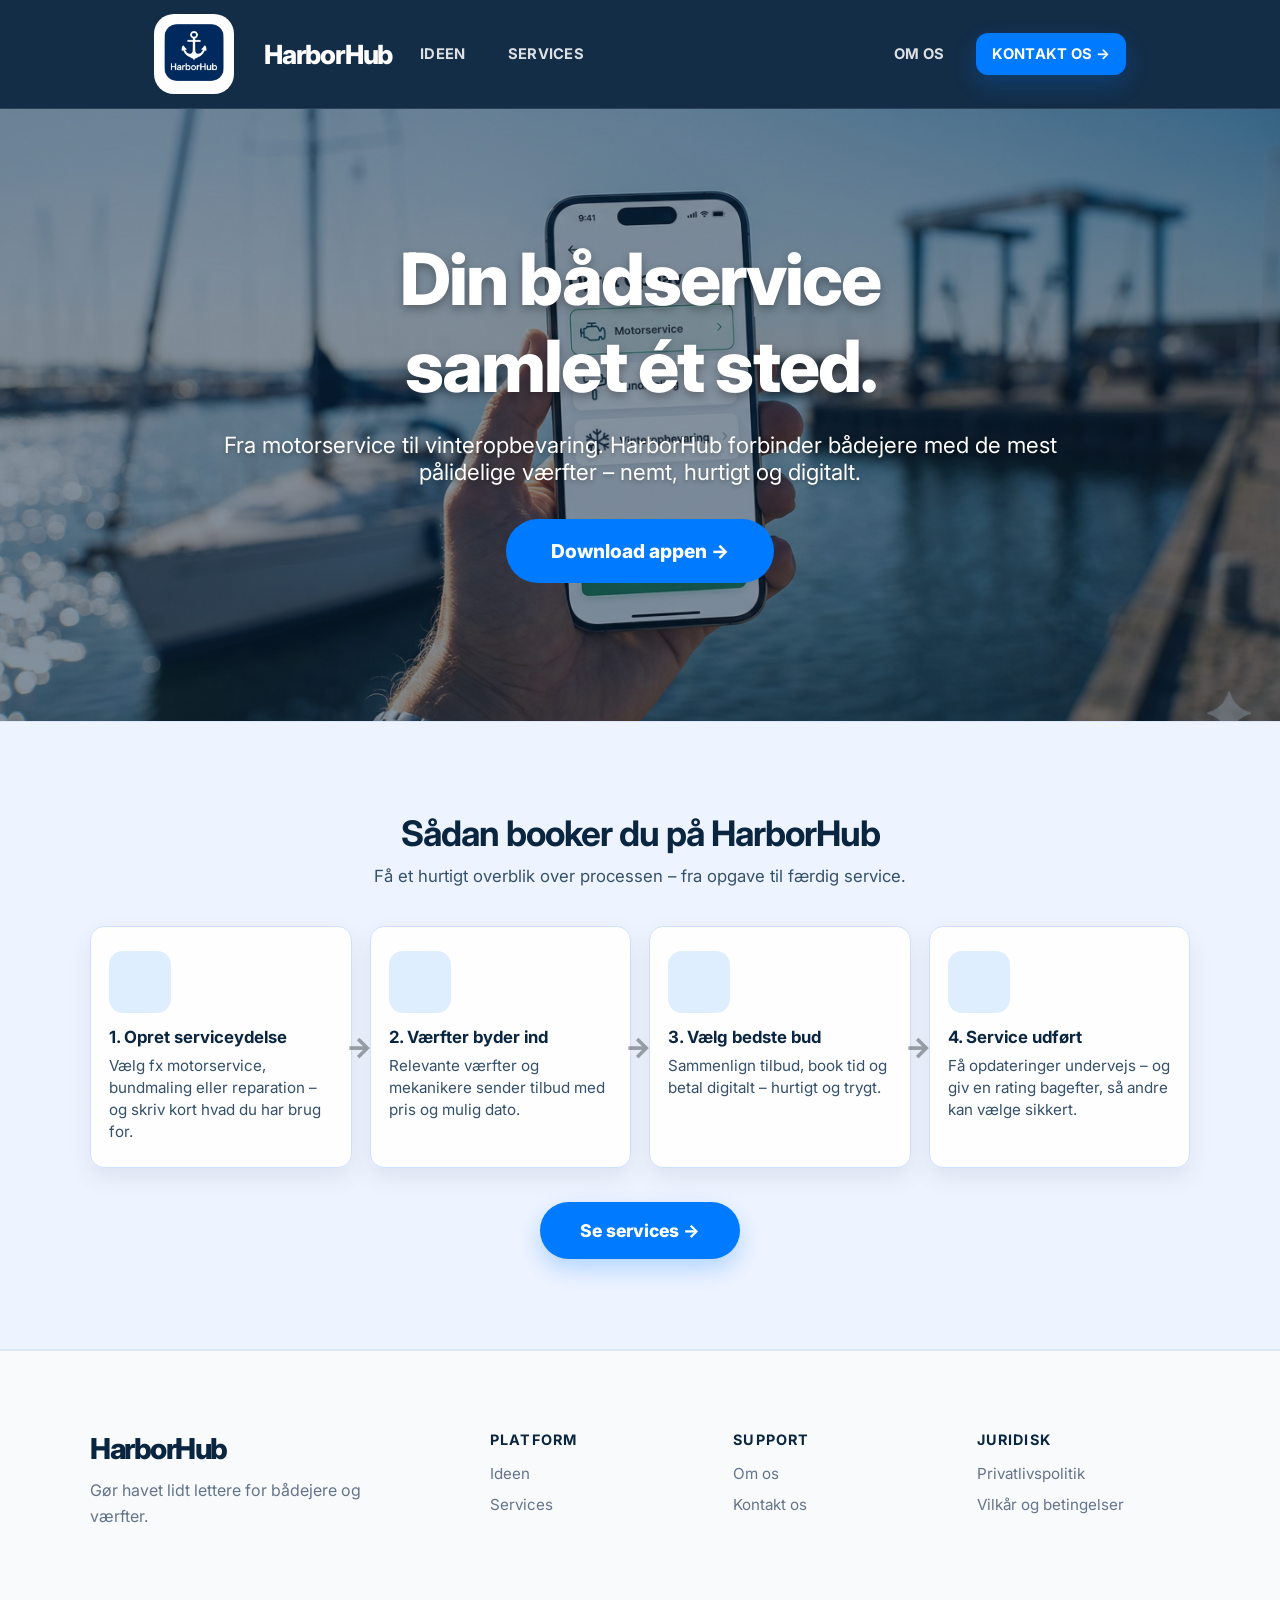
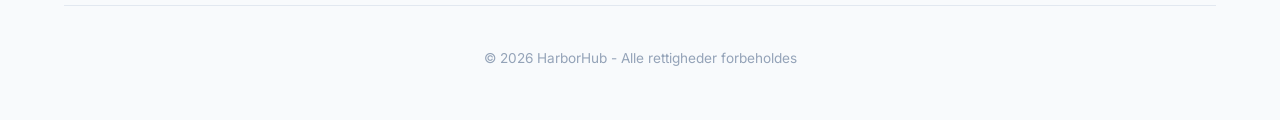
==== index.html @ d16ec023 "Færdig" ====
<!DOCTYPE html>
<html lang="da">
<head>
  <meta charset="UTF-8" />
  <meta name="viewport" content="width=device-width, initial-scale=1.0" />
  <title>HarborHub - Din maritime partner</title>

  <link rel="stylesheet" href="style.css" />
   <link rel="stylesheet" href="global.css" />
  <link href="https://fonts.googleapis.com/css2?family=Inter:wght@400;700;800&display=swap" rel="stylesheet" />
</head>
<body>

<!-- NAVBAR -->
<nav class="navbar">
  <div class="nav-inner">
    <a href="index.html" class="brand">
      <img src="logo.png" alt="HarborHub logo" class="brand-logo">
      <span>HarborHub</span>
    </a>

    <button class="nav-toggle" aria-label="Åbn menu" aria-expanded="false" aria-controls="navMenu">
      <span></span><span></span><span></span>
    </button>

    <div class="nav-menu" id="navMenu">
      <div class="nav-left">
        <a href="ideen.html" class="active">Ideen</a>
        <a href="services.html">Services</a>
      </div>

      <div class="nav-right">
        <a href="om-os.html">Om os</a>
        <a href="kontakt.html" class="nav-cta">Kontakt os →</a>
      </div>
    </div>
  </div>
</nav>

  <main class="hero">
    <div class="hero-overlay"></div>
    <div class="hero-content">
      <h1>Din bådservice<br />samlet ét sted.</h1>
      <p>Fra motorservice til vinteropbevaring. HarborHub forbinder bådejere med de mest pålidelige værfter – nemt, hurtigt og digitalt.</p>

      <div class="hero-btns">
        <a href="#" class="btn-main" id="downloadTrigger">Download appen →</a>
      </div>

      <div class="app-badges" id="appBadges">
        <a href="#"><img src="https://upload.wikimedia.org/wikipedia/commons/3/3c/Download_on_the_App_Store_Badge.svg" alt="App Store"></a>
        <a href="#"><img src="https://upload.wikimedia.org/wikipedia/commons/7/78/Google_Play_Store_badge_EN.svg" alt="Google Play"></a>
      </div>
    </div>
  </main>

  <section class="how-it-works" id="howItWorks">
    <div class="how-inner">
      <h2>Sådan booker du på HarborHub</h2>
      <p class="how-sub">Få et hurtigt overblik over processen – fra opgave til færdig service.</p>

      <div class="steps">
        <article class="step-card">
          <div class="step-icon" aria-hidden="true">
            <i data-lucide="clipboard-list"></i>
          </div>
          <h3>1. Opret serviceydelse</h3>
          <p>Vælg fx motorservice, bundmaling eller reparation – og skriv kort hvad du har brug for.</p>
        </article>

        <article class="step-card">
          <div class="step-icon" aria-hidden="true">
            <i data-lucide="hammer"></i>
          </div>
          <h3>2. Værfter byder ind</h3>
          <p>Relevante værfter og mekanikere sender tilbud med pris og mulig dato.</p>
        </article>

        <article class="step-card">
          <div class="step-icon" aria-hidden="true">
            <i data-lucide="mouse-pointer-click"></i>
          </div>
          <h3>3. Vælg bedste bud</h3>
          <p>Sammenlign tilbud, book tid og betal digitalt – hurtigt og trygt.</p>
        </article>

        <article class="step-card">
          <div class="step-icon" aria-hidden="true">
            <i data-lucide="check-circle"></i>
          </div>
          <h3>4. Service udført</h3>
          <p>Få opdateringer undervejs – og giv en rating bagefter, så andre kan vælge sikkert.</p>
        </article>
      </div>

      <div class="how-cta">
        <a class="btn-secondary" href="services.html">Se services →</a>
      </div>
    </div>
  </section>

  <footer>
    <div class="footer-content">
      <div class="footer-brand">
        <a href="index.html" class="logo">HarborHub</a>
        <p>Gør havet lidt lettere for bådejere og værfter.</p>
      </div>

      <div class="footer-links">
        <div class="footer-column">
          <h4>Platform</h4>
          <a href="ideen.html">Ideen</a>
          <a href="services.html">Services</a>
        </div>
        <div class="footer-column">
          <h4>Support</h4>
          <a href="om-os.html">Om os</a>
          <a href="kontakt.html">Kontakt os</a>
        </div>
        <div class="footer-column">
          <h4>Juridisk</h4>
          <a href="privacy.html">Privatlivspolitik</a>
          <a href="terms.html">Vilkår og betingelser</a>
        </div>
      </div>
    </div>

    <div class="footer-bottom">
      <p>© 2026 HarborHub - Alle rettigheder forbeholdes</p>
    </div>
  </footer>

  <!-- Lucide icons -->
  <script src="https://unpkg.com/lucide@latest"></script>

  <script>
    window.addEventListener("DOMContentLoaded", () => {
      // Bygger ikonerne (<i data-lucide="..."> -> <svg ...>)
      lucide.createIcons();

      // Download knap -> viser badges
      document.getElementById('downloadTrigger').addEventListener('click', function (e) {
        e.preventDefault();
        const badges = document.getElementById('appBadges');
        badges.classList.add('visible');
        badges.scrollIntoView({ behavior: 'smooth', block: 'center' });
      });
    });
  </script>

</body>
</html>
---- style.css ----
:root {
  --primary-blue: #0a2540;
  --accent-blue: #007aff;
  --white: #ffffff;
  --text-light: #e6ebf1;
}

body {
  margin: 0;
  font-family: 'Inter', sans-serif;
  color: var(--primary-blue);
  background-color: #fcfcfc;
}

/* Full Background Hero */
.hero {
  position: relative;
  height: 68vh;              /* lavere så steps kan ses */
  min-height: 520px;
  width: 100%;
  display: flex;
  align-items: center;
  justify-content: center;
  background-image: url('Forside.png');
  background-size: cover;
  background-position: center;
  background-repeat: no-repeat;
  color: var(--white);
  text-align: center;
}

/* Mørkt lag over billedet for læsbarhed */
.hero-overlay {
  position: absolute;
  top: 0;
  left: 0;
  width: 100%;
  height: 100%;
  background: rgba(10, 37, 64, 0.5);
  z-index: 1;
}

.hero-content {
  position: relative;
  z-index: 2;
  max-width: 900px;
  padding: 20px;
}

.hero h1 {
  font-size: 4.5rem;
  font-weight: 800;
  letter-spacing: -2px;
  margin-bottom: 20px;
  text-shadow: 0 4px 10px rgba(0,0,0,0.3);
}

.hero p {
  font-size: 1.4rem;
  margin-bottom: 34px;
  text-shadow: 0 2px 4px rgba(0,0,0,0.3);
}

/* Buttons */
.hero-btns {
  display: flex;
  gap: 14px;
  justify-content: center;
  flex-wrap: wrap;
}

.btn-main {
  background: var(--accent-blue);
  color: white;
  padding: 20px 45px;
  border-radius: 50px;
  text-decoration: none;
  font-weight: 800;
  font-size: 1.2rem;
  transition: transform 0.2s, background 0.2s;
  display: inline-block;
}

.btn-main:hover {
  transform: scale(1.05);
  background: #0062cc;
}

/* Secondary button (bruges i hero) */
.btn-secondary {
  display: inline-block;
  padding: 16px 28px;
  border-radius: 999px;
  border: 2px solid rgba(255,255,255,0.35);
  text-decoration: none;
  font-weight: 800;
  color: #fff;
  background: rgba(255, 255, 255, 0.08);
  transition: transform 0.2s;
}

.btn-secondary:hover {
  transform: scale(1.03);
}

.hero-secondary {
  border-color: rgba(255,255,255,0.35);
}

/* App Badges - Skjult som standard */
.app-badges {
  margin-top: 40px;
  display: flex;
  gap: 20px;
  justify-content: center;
  opacity: 0;
  transform: translateY(20px);
  transition: all 0.5s ease;
  pointer-events: none;
}

.app-badges.visible {
  opacity: 1;
  transform: translateY(0);
  pointer-events: auto;
}

.app-badges img {
  height: 50px;
  transition: transform 0.2s;
}

.app-badges img:hover {
  transform: scale(1.1);
}

/* HOW IT WORKS */
.how-it-works {
  padding: 90px 5%;
  background: #eef4ff;
  border-top: 1px solid #dbe7ff;
  border-bottom: 1px solid #dbe7ff;
}

.how-inner {
  max-width: 1100px;
  margin: 0 auto;
  text-align: center;
}

.how-it-works h2 {
  font-size: 2.2rem;
  margin: 0 0 12px;
  letter-spacing: -1px;
  color: var(--primary-blue);
}

.how-sub {
  margin: 0 auto 40px;
  max-width: 760px;
  color: #35506a;
  font-size: 1.05rem;
}

.steps {
  display: grid;
  grid-template-columns: repeat(4, 1fr);
  gap: 18px;
  align-items: stretch;
}

.step-card {
  position: relative;
  background: rgba(255, 255, 255, 0.92);
  border: 1px solid #cfe0ff;
  border-radius: 14px;
  padding: 24px 18px;
  text-align: left;
  box-shadow: 0 10px 25px rgba(10, 37, 64, 0.08);
}

.step-icon {
  width: 62px;
  height: 62px;
  margin-bottom: 14px;
  border-radius: 14px;
  display: grid;
  place-items: center;
  background: rgba(0, 122, 255, 0.12); /* mere blå */
  color: var(--accent-blue);           /* ikon farve */
}

/* FIX: gør lucide svg pæne og ens + blå */
.step-icon svg {
  width: 34px;
  height: 34px;
  display: block;
  stroke-width: 2.2;
  stroke: var(--accent-blue);
}

.step-card h3 {
  margin: 0 0 8px;
  font-size: 1.05rem;
  color: var(--primary-blue);
}

.step-card p {
  margin: 0;
  color: #35506a;
  line-height: 1.45;
  font-size: 0.95rem;
}

/* Pile mellem bokse (desktop) */
.step-card::after {
  content: "→";
  position: absolute;
  right: -21px;
  top: 50%;
  transform: translateY(-50%);
  font-size: 28px;
  font-weight: 800;
  color: rgba(5, 5, 5, 0.35);
}

.step-card:last-child::after {
  content: "";
}

/* CTA under flow */
.how-cta {
  margin-top: 34px;
}

/* Gør "Se services" blå som "Download appen" */
.how-cta .btn-secondary {
  background: var(--accent-blue);
  color: #fff;
  border: none;
  padding: 18px 40px;
  font-size: 1.1rem;
  box-shadow: 0 10px 25px rgba(0,122,255,0.25);
}

.how-cta .btn-secondary:hover {
  background: #0062cc;
  transform: scale(1.05);
}

/* Footer */
footer {
  background-color: #f8fafc;
  padding: 80px 5% 40px;
  border-top: 1px solid #e2e8f0;
}

.footer-content {
  max-width: 1100px;
  margin: 0 auto;
  display: grid;
  grid-template-columns: 1fr 2fr;
  gap: 50px;
}

.footer-links {
  display: grid;
  grid-template-columns: repeat(3, 1fr);
}

.footer-column h4 {
  margin-bottom: 20px;
  font-size: 0.9rem;
}

.footer-column a {
  display: block;
  text-decoration: none;
  color: #64748b;
  margin-bottom: 12px;
  font-size: 0.9rem;
}

.footer-bottom {
  text-align: center;
  margin-top: 60px;
  padding-top: 30px;
  border-top: 1px solid #e2e8f0;
  color: #94a3b8;
  font-size: 0.8rem;
}

/* Responsive */
@media (max-width: 980px) {
  .steps {
    grid-template-columns: repeat(2, 1fr);
  }
  .step-card::after {
    content: "";
  }
}

@media (max-width: 560px) {
  .hero {
    height: 78vh;
    min-height: 520px;
  }
  .steps {
    grid-template-columns: 1fr;
  }
  .hero h1 {
    font-size: 3rem;
  }
  .hero p {
    font-size: 1.1rem;
  }
}
---- global.css ----
/* global.css — NAVBAR + FOOTER (stabil, ingen hop/ryk) */

:root{
  --primary-blue:#0a2540;
  --accent-blue:#007aff;
  --white:#ffffff;
  --text-light:#e6ebf1;
}

/* reset-ish */
*{ box-sizing:border-box; }
body{
  margin:0;
  font-family:'Inter',sans-serif;
  color:var(--primary-blue);
  background:#fcfcfc;
}

/* =========================
   NAVBAR (mørk blå / stabil)
   ========================= */
.navbar{
  position: sticky;
  top: 0;
  z-index: 1000;
  background: rgba(10,37,64,0.96);
  border-bottom: 1px solid rgba(255,255,255,0.10);
  backdrop-filter: blur(10px);
}

.nav-inner{
  max-width: 1100px;
  margin: 0 auto;
  padding: 14px 5%;
  display: flex;
  align-items: center;
  justify-content: space-between;
  gap: 18px;
}

/* Brand (logo + tekst) */
.brand{
  font-size: 1.65rem;
  font-weight: 800;
  color: #fff;
  text-decoration: none;
  letter-spacing: -1.2px;
  line-height: 1;
  white-space: nowrap;

  display: flex;
  align-items: center;
  gap: 10px;
}

.brand-logo{
  width: 80px;
  height: 80px;
  object-fit: contain;
  display: block;
  border-radius: 20px;
  padding: 0px;
  margin-right: 20px;
}

/* Burger (hidden desktop) */
.nav-toggle{
  display: none;
  width: 44px;
  height: 44px;
  border: 1px solid rgba(255,255,255,0.18);
  background: rgba(255,255,255,0.06);
  border-radius: 14px;
  cursor: pointer;
  align-items: center;
  justify-content: center;
  padding: 0;
}

.nav-toggle span{
  display: block;
  width: 18px;
  height: 2px;
  background: #fff;
  margin: 4px auto;
  border-radius: 2px;
  transition: transform .2s, opacity .2s;
}

.nav-toggle.open span:nth-child(1){ transform: translateY(6px) rotate(45deg); }
.nav-toggle.open span:nth-child(2){ opacity: 0; }
.nav-toggle.open span:nth-child(3){ transform: translateY(-6px) rotate(-45deg); }

/* Menu (desktop) */
.nav-menu{
  display: flex;
  align-items: center;
  justify-content: space-between;
  gap: 22px;
  flex: 1;
}

.nav-left,
.nav-right{
  display: flex;
  align-items: center;
  gap: 22px;
}

/* Links */
.nav-menu a{
  text-decoration: none;
  color: rgba(255,255,255,0.86);
  font-weight: 700;
  font-size: 0.92rem;
  letter-spacing: 0.02em;
  text-transform: uppercase;
  padding: 10px 10px;
  border-radius: 12px;
  transition: background .2s, color .2s, transform .2s;
}

.nav-menu a:hover{
  background: rgba(255,255,255,0.10);
  color: #fff;
}


/* CTA */
.nav-cta{
  background: var(--accent-blue);
  color: #fff !important;
  padding: 12px 16px !important;
  border-radius: 999px;
  box-shadow: 0 10px 22px rgba(0,122,255,0.22);
}

.nav-cta:hover{
  background: #0062cc !important;
  transform: translateY(-1px);
}

/* =========================
   MOBILE (ingen absolute!)
   ========================= */
@media (max-width: 860px){
  .nav-inner{
    flex-wrap: wrap;
  }

  .nav-toggle{
    display: inline-flex;
  }

  /* menu skjult som standard */
  .nav-menu{
    display: none;
    width: 100%;
    flex-direction: column;
    align-items: stretch;
    gap: 12px;
    padding-top: 12px;
    border-top: 1px solid rgba(255,255,255,0.12);
    margin-top: 10px;
  }

  /* når JS toggler .open */
  .nav-menu.open{
    display: flex;
  }

  .nav-left,
  .nav-right{
    flex-direction: column;
    align-items: stretch;
    gap: 6px;
  }

  .nav-menu a{
    text-align: left;
    padding: 12px 12px;
    border-radius: 14px;
  }

  .nav-cta{
    text-align: center;
  }
}

/* =========================
   FOOTER (samme på alle sider)
   ========================= */
footer{
  background-color:#f8fafc;
  padding:80px 5% 40px;
  border-top:1px solid #e2e8f0;
}

.footer-content{
  max-width:1100px;
  margin:0 auto;
  display:grid;
  grid-template-columns:1fr 2fr;
  gap:50px;
}

.footer-brand .logo{
  font-size:1.8rem;
  font-weight:800;
  color:var(--primary-blue);
  text-decoration:none;
  letter-spacing:-1.5px;
}

.footer-brand p{
  margin-top:12px;
  color:#64748b;
  line-height:1.6;
  max-width:320px;
}

.footer-links{
  display:grid;
  grid-template-columns:repeat(3,1fr);
  gap:30px;
}

.footer-column h4{
  margin:0 0 16px;
  font-size:0.9rem;
  text-transform:uppercase;
  letter-spacing:0.08em;
  color:var(--primary-blue);
}

.footer-column a{
  display:block;
  text-decoration:none;
  color:#64748b;
  margin-bottom:12px;
  font-size:0.95rem;
  transition:color 0.2s;
}

.footer-column a:hover{
  color:var(--accent-blue);
}

.footer-bottom{
  text-align:center;
  margin-top:60px;
  padding-top:30px;
  border-top:1px solid #e2e8f0;
  color:#94a3b8;
  font-size:0.85rem;
}

/* responsiv footer */
@media (max-width:980px){
  .footer-content{
    grid-template-columns:1fr;
    gap:30px;
  }
  .footer-brand p{
    max-width:100%;
  }
}

@media (max-width:560px){
  .footer-links{
    grid-template-columns:1fr;
  }
}
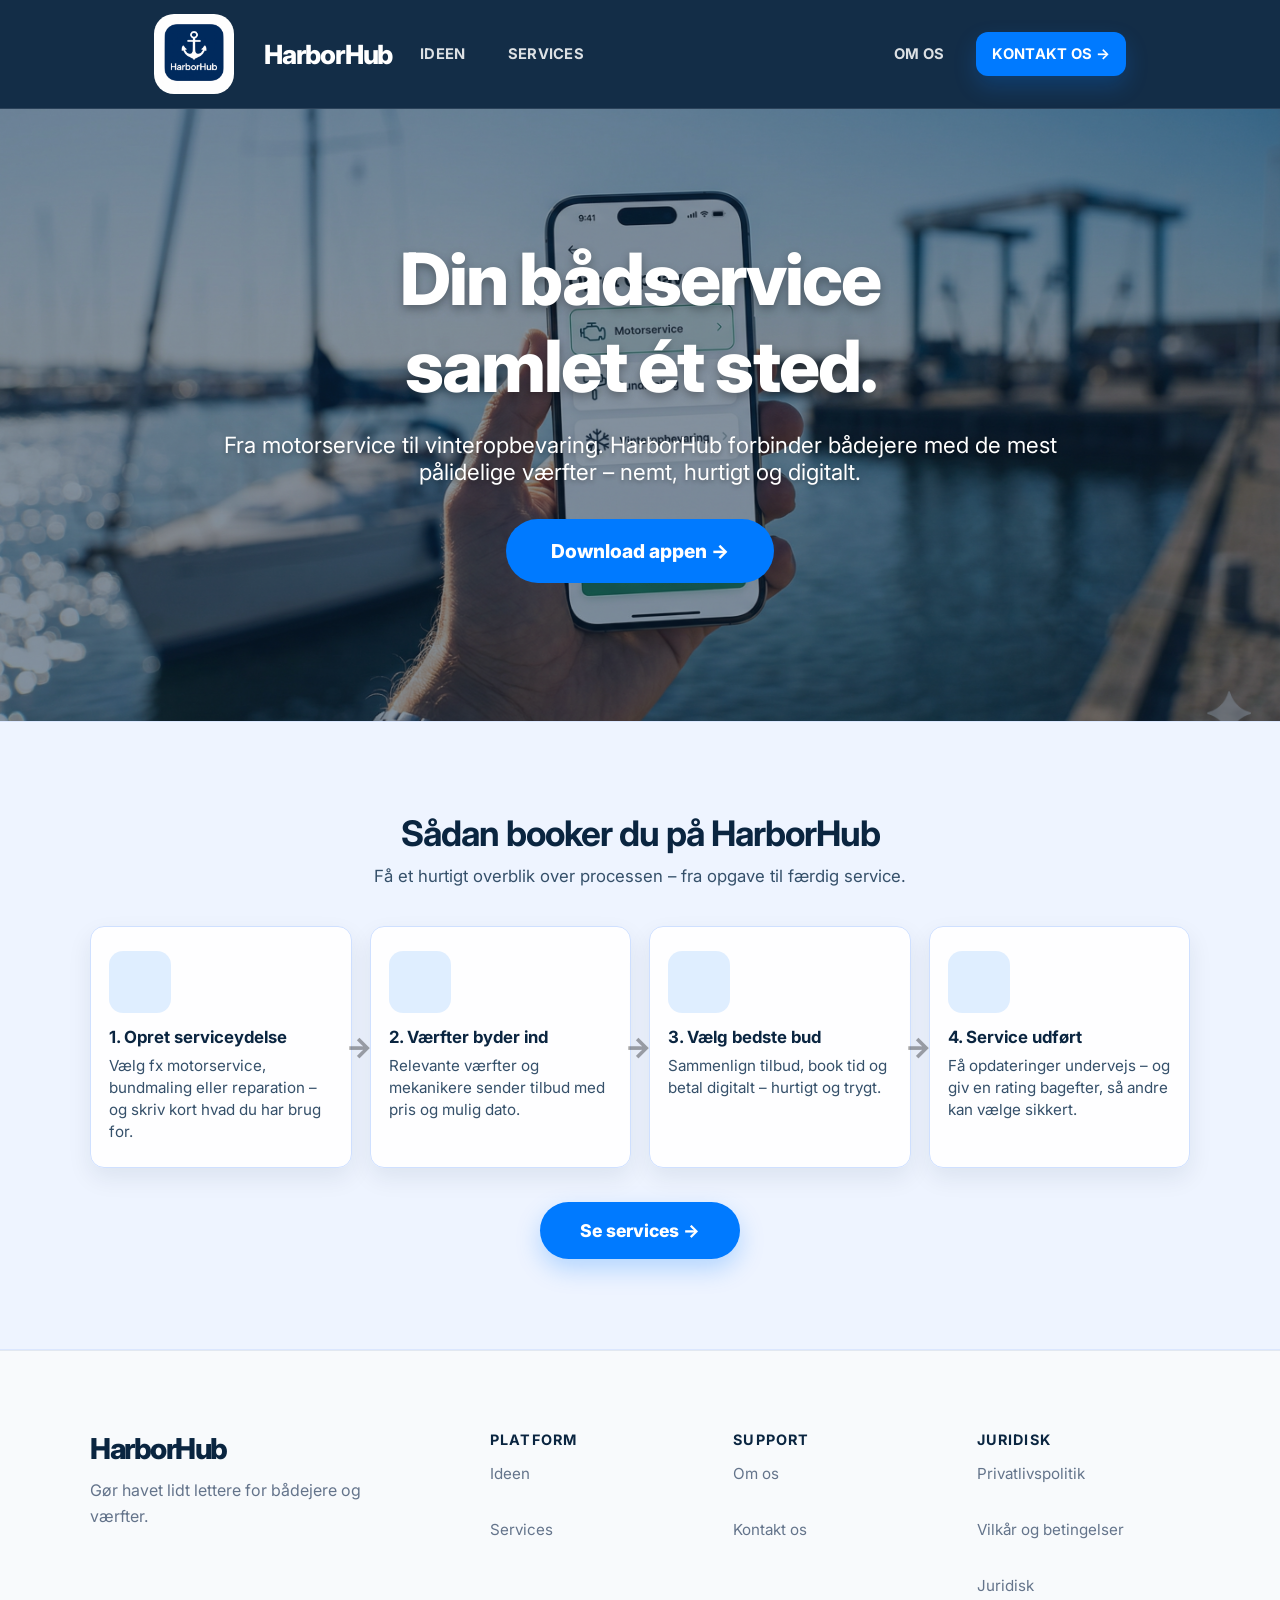
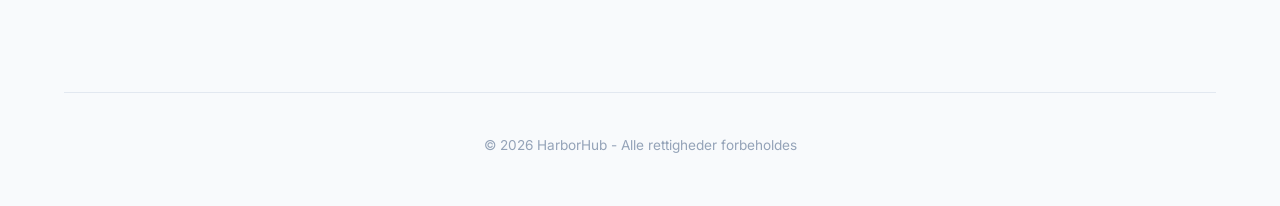
==== commit 212ff6bd: "update på alt" ====
--- a/index.html
+++ b/index.html
@@ -5,8 +5,8 @@
   <meta name="viewport" content="width=device-width, initial-scale=1.0" />
   <title>HarborHub - Din maritime partner</title>
 
+  <link rel="stylesheet" href="global.css" />
   <link rel="stylesheet" href="style.css" />
-   <link rel="stylesheet" href="global.css" />
   <link href="https://fonts.googleapis.com/css2?family=Inter:wght@400;700;800&display=swap" rel="stylesheet" />
 </head>
 <body>
@@ -121,6 +121,8 @@
           <h4>Juridisk</h4>
           <a href="privacy.html">Privatlivspolitik</a>
           <a href="terms.html">Vilkår og betingelser</a>
+                    <a href="juridisk.html">Juridisk</a>
+
         </div>
       </div>
     </div>
@@ -148,5 +150,45 @@
     });
   </script>
 
+  <!-- AUTH BRIDGE (til Supabase email links) -->
+  <script>
+    (function () {
+      const path = (window.location.pathname || "").toLowerCase();
+
+      // Kør kun på /auth/callback og /auth/reset
+      if (!(path.startsWith("/auth/callback") || path.startsWith("/auth/reset"))) return;
+
+      const qs = window.location.search || "";
+      const hash = window.location.hash || "";
+
+      const deepLink =
+        path.startsWith("/auth/reset")
+          ? "harborhub://auth/reset" + qs + hash
+          : "harborhub://auth/callback" + qs + hash;
+
+      // Prøv auto-open først
+      window.location.replace(deepLink);
+
+      // Efter kort tid: vis klikbart link (browser blokerer ofte auto-open)
+      setTimeout(() => {
+        const wrap = document.createElement("div");
+        wrap.style.padding = "24px";
+        wrap.style.fontFamily = "Inter, system-ui, -apple-system, Segoe UI, Roboto, Arial, sans-serif";
+        wrap.innerHTML = `
+          <h2 style="margin:0 0 8px 0;">Åbn HarborHub</h2>
+          <p style="margin:0 0 16px 0;">Hvis appen ikke åbner automatisk, så tryk her:</p>
+          <p style="margin:0 0 12px 0;">
+            <a href="${deepLink}" style="font-size:18px; font-weight:700;">Åbn HarborHub</a>
+          </p>
+          <p style="opacity:0.7; margin:0;">Du kan lukke denne side bagefter.</p>
+        `;
+
+        document.body.innerHTML = "";
+        document.body.appendChild(wrap);
+      }, 600);
+    })();
+  </script>
+  <script src="mobile-nav.js"></script>
+
 </body>
-</html>+</html>
--- a/global.css
+++ b/global.css
@@ -9,11 +9,19 @@
 
 /* reset-ish */
 *{ box-sizing:border-box; }
+html{
+  -webkit-text-size-adjust: 100%;
+}
 body{
   margin:0;
   font-family:'Inter',sans-serif;
   color:var(--primary-blue);
   background:#fcfcfc;
+}
+
+a,
+button{
+  touch-action: manipulation;
 }
 
 /* =========================
@@ -66,8 +74,8 @@
 /* Burger (hidden desktop) */
 .nav-toggle{
   display: none;
-  width: 44px;
-  height: 44px;
+  width: 46px;
+  height: 46px;
   border: 1px solid rgba(255,255,255,0.18);
   background: rgba(255,255,255,0.06);
   border-radius: 14px;
@@ -109,6 +117,8 @@
 
 /* Links */
 .nav-menu a{
+  display: inline-flex;
+  align-items: center;
   text-decoration: none;
   color: rgba(255,255,255,0.86);
   font-weight: 700;
@@ -116,6 +126,7 @@
   letter-spacing: 0.02em;
   text-transform: uppercase;
   padding: 10px 10px;
+  min-height: 44px;
   border-radius: 12px;
   transition: background .2s, color .2s, transform .2s;
 }
@@ -178,6 +189,9 @@
 
   .nav-menu a{
     text-align: left;
+    display: flex;
+    align-items: center;
+    min-height: 44px;
     padding: 12px 12px;
     border-radius: 14px;
   }
@@ -235,6 +249,7 @@
 
 .footer-column a{
   display:block;
+  min-height: 44px;
   text-decoration:none;
   color:#64748b;
   margin-bottom:12px;
@@ -270,4 +285,4 @@
   .footer-links{
     grid-template-columns:1fr;
   }
-}+}
--- a/style.css
+++ b/style.css
@@ -248,48 +248,6 @@
   transform: scale(1.05);
 }
 
-/* Footer */
-footer {
-  background-color: #f8fafc;
-  padding: 80px 5% 40px;
-  border-top: 1px solid #e2e8f0;
-}
-
-.footer-content {
-  max-width: 1100px;
-  margin: 0 auto;
-  display: grid;
-  grid-template-columns: 1fr 2fr;
-  gap: 50px;
-}
-
-.footer-links {
-  display: grid;
-  grid-template-columns: repeat(3, 1fr);
-}
-
-.footer-column h4 {
-  margin-bottom: 20px;
-  font-size: 0.9rem;
-}
-
-.footer-column a {
-  display: block;
-  text-decoration: none;
-  color: #64748b;
-  margin-bottom: 12px;
-  font-size: 0.9rem;
-}
-
-.footer-bottom {
-  text-align: center;
-  margin-top: 60px;
-  padding-top: 30px;
-  border-top: 1px solid #e2e8f0;
-  color: #94a3b8;
-  font-size: 0.8rem;
-}
-
 /* Responsive */
 @media (max-width: 980px) {
   .steps {
@@ -314,5 +272,17 @@
   .hero p {
     font-size: 1.1rem;
   }
-}
-
+  .btn-main,
+  .btn-secondary {
+    min-height: 44px;
+    padding: 14px 28px;
+  }
+  .app-badges {
+    gap: 12px;
+    flex-wrap: wrap;
+  }
+  .app-badges img {
+    height: 44px;
+    max-width: 100%;
+  }
+}
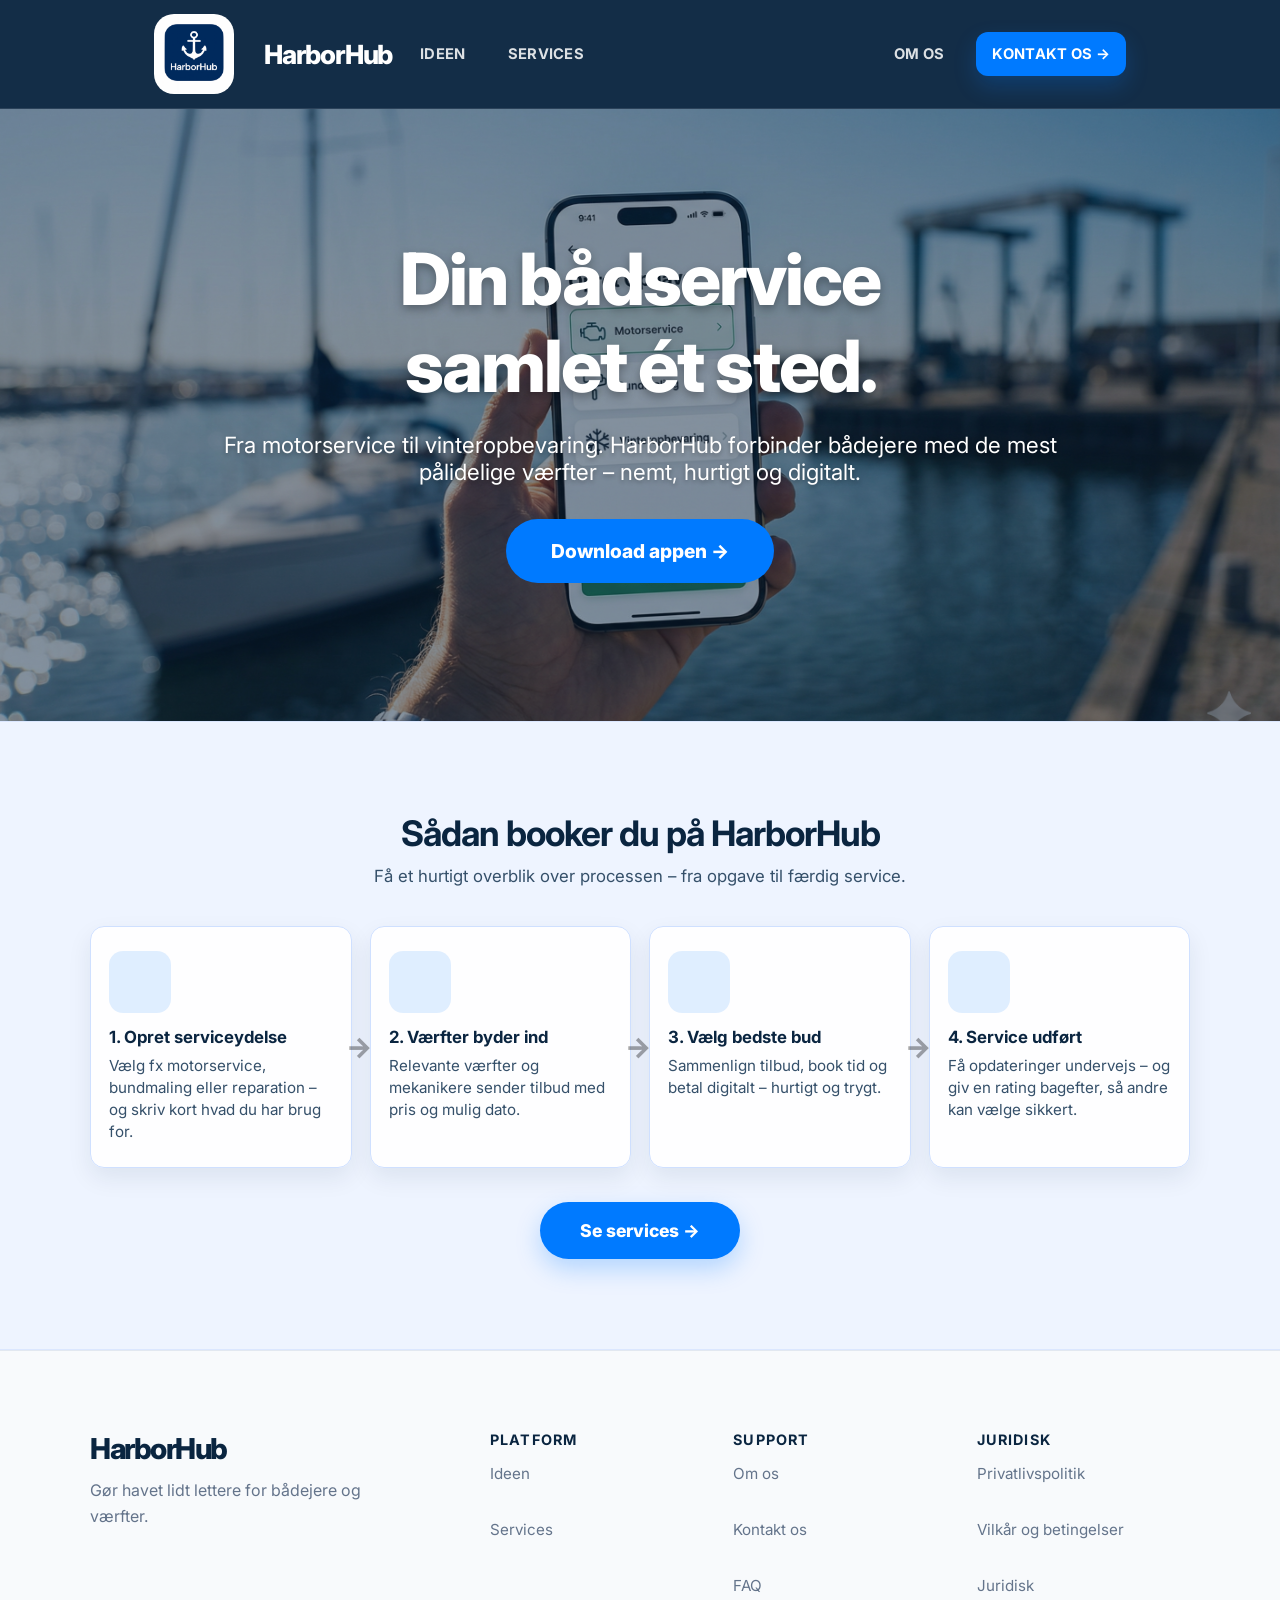
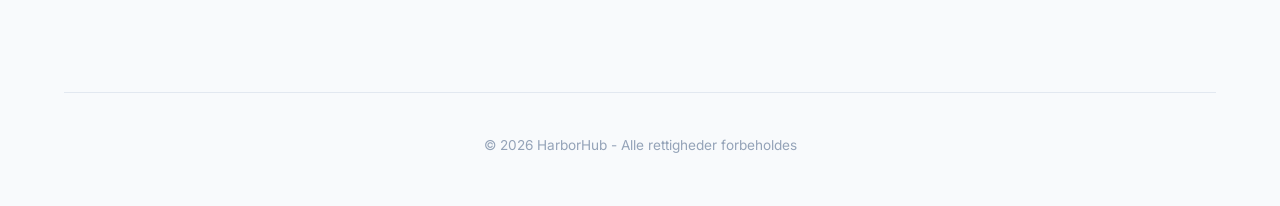
==== commit dcaf48fd: "FAQ" ====
--- a/index.html
+++ b/index.html
@@ -116,6 +116,7 @@
           <h4>Support</h4>
           <a href="om-os.html">Om os</a>
           <a href="kontakt.html">Kontakt os</a>
+          <a href="faq.html">FAQ</a>
         </div>
         <div class="footer-column">
           <h4>Juridisk</h4>
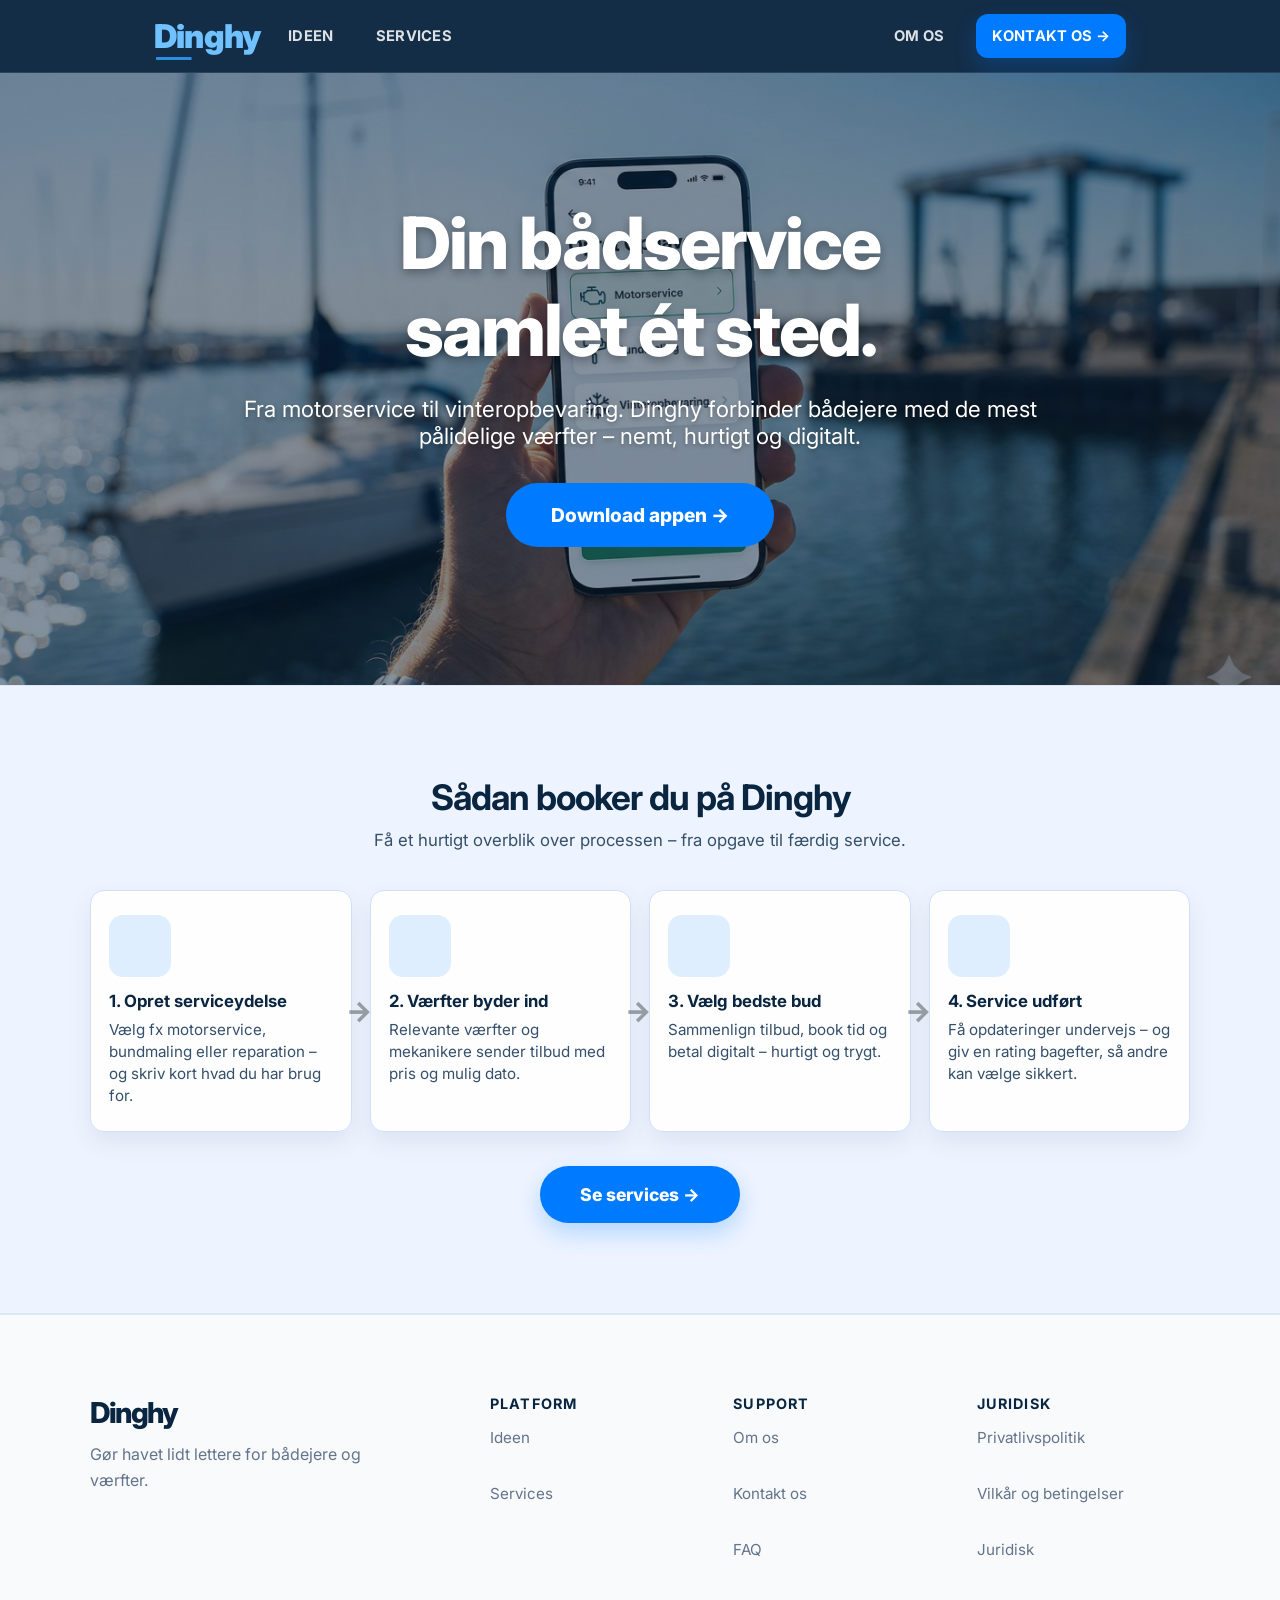
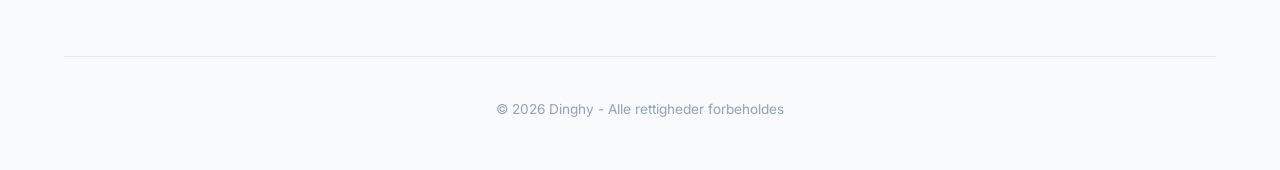
==== commit 3c121e98: "Nyt logo og navn" ====
--- a/index.html
+++ b/index.html
@@ -3,7 +3,8 @@
 <head>
   <meta charset="UTF-8" />
   <meta name="viewport" content="width=device-width, initial-scale=1.0" />
-  <title>HarborHub - Din maritime partner</title>
+  <link rel="icon" type="image/png" href="logo.png">
+  <title>Dinghy - Din maritime partner</title>
 
   <link rel="stylesheet" href="global.css" />
   <link rel="stylesheet" href="style.css" />
@@ -15,8 +16,7 @@
 <nav class="navbar">
   <div class="nav-inner">
     <a href="index.html" class="brand">
-      <img src="logo.png" alt="HarborHub logo" class="brand-logo">
-      <span>HarborHub</span>
+      <span>Dinghy</span>
     </a>
 
     <button class="nav-toggle" aria-label="Åbn menu" aria-expanded="false" aria-controls="navMenu">
@@ -41,7 +41,7 @@
     <div class="hero-overlay"></div>
     <div class="hero-content">
       <h1>Din bådservice<br />samlet ét sted.</h1>
-      <p>Fra motorservice til vinteropbevaring. HarborHub forbinder bådejere med de mest pålidelige værfter – nemt, hurtigt og digitalt.</p>
+      <p>Fra motorservice til vinteropbevaring. Dinghy forbinder bådejere med de mest pålidelige værfter – nemt, hurtigt og digitalt.</p>
 
       <div class="hero-btns">
         <a href="#" class="btn-main" id="downloadTrigger">Download appen →</a>
@@ -56,7 +56,7 @@
 
   <section class="how-it-works" id="howItWorks">
     <div class="how-inner">
-      <h2>Sådan booker du på HarborHub</h2>
+      <h2>Sådan booker du på Dinghy</h2>
       <p class="how-sub">Få et hurtigt overblik over processen – fra opgave til færdig service.</p>
 
       <div class="steps">
@@ -102,7 +102,7 @@
   <footer>
     <div class="footer-content">
       <div class="footer-brand">
-        <a href="index.html" class="logo">HarborHub</a>
+        <a href="index.html" class="logo">Dinghy</a>
         <p>Gør havet lidt lettere for bådejere og værfter.</p>
       </div>
 
@@ -129,7 +129,7 @@
     </div>
 
     <div class="footer-bottom">
-      <p>© 2026 HarborHub - Alle rettigheder forbeholdes</p>
+      <p>© 2026 Dinghy - Alle rettigheder forbeholdes</p>
     </div>
   </footer>
 
@@ -176,10 +176,10 @@
         wrap.style.padding = "24px";
         wrap.style.fontFamily = "Inter, system-ui, -apple-system, Segoe UI, Roboto, Arial, sans-serif";
         wrap.innerHTML = `
-          <h2 style="margin:0 0 8px 0;">Åbn HarborHub</h2>
+          <h2 style="margin:0 0 8px 0;">Åbn Dinghy</h2>
           <p style="margin:0 0 16px 0;">Hvis appen ikke åbner automatisk, så tryk her:</p>
           <p style="margin:0 0 12px 0;">
-            <a href="${deepLink}" style="font-size:18px; font-weight:700;">Åbn HarborHub</a>
+            <a href="${deepLink}" style="font-size:18px; font-weight:700;">Åbn Dinghy</a>
           </p>
           <p style="opacity:0.7; margin:0;">Du kan lukke denne side bagefter.</p>
         `;
--- a/global.css
+++ b/global.css
@@ -48,27 +48,53 @@
 
 /* Brand (logo + tekst) */
 .brand{
-  font-size: 1.65rem;
-  font-weight: 800;
-  color: #fff;
+  font-size: 2.05rem;
+  font-weight: 900;
+  color: #6fc2ff;
   text-decoration: none;
-  letter-spacing: -1.2px;
+  letter-spacing: -0.8px;
   line-height: 1;
   white-space: nowrap;
 
   display: flex;
   align-items: center;
-  gap: 10px;
+  gap: 0;
+  padding: 4px 0;
+  transition: color .2s, transform .2s;
 }
 
 .brand-logo{
-  width: 80px;
-  height: 80px;
-  object-fit: contain;
-  display: block;
-  border-radius: 20px;
-  padding: 0px;
-  margin-right: 20px;
+  display: none;
+}
+
+.brand span{
+  display: inline;
+  position: relative;
+  color: inherit;
+}
+
+.brand span::after{
+  content: "";
+  position: absolute;
+  left: 2px;
+  right: 2px;
+  bottom: -8px;
+  height: 3px;
+  border-radius: 999px;
+  background: #2f9fff;
+  opacity: 0.85;
+  transform: scaleX(0.35);
+  transform-origin: left center;
+  transition: transform .2s;
+}
+
+.brand:hover{
+  transform: translateY(-1px);
+  color: #94d7ff;
+}
+
+.brand:hover span::after{
+  transform: scaleX(0.7);
 }
 
 /* Burger (hidden desktop) */
@@ -159,6 +185,12 @@
     flex-wrap: wrap;
   }
 
+  .brand{
+    font-size: 1.7rem;
+    letter-spacing: -0.55px;
+    gap: 0;
+  }
+
   .nav-toggle{
     display: inline-flex;
   }
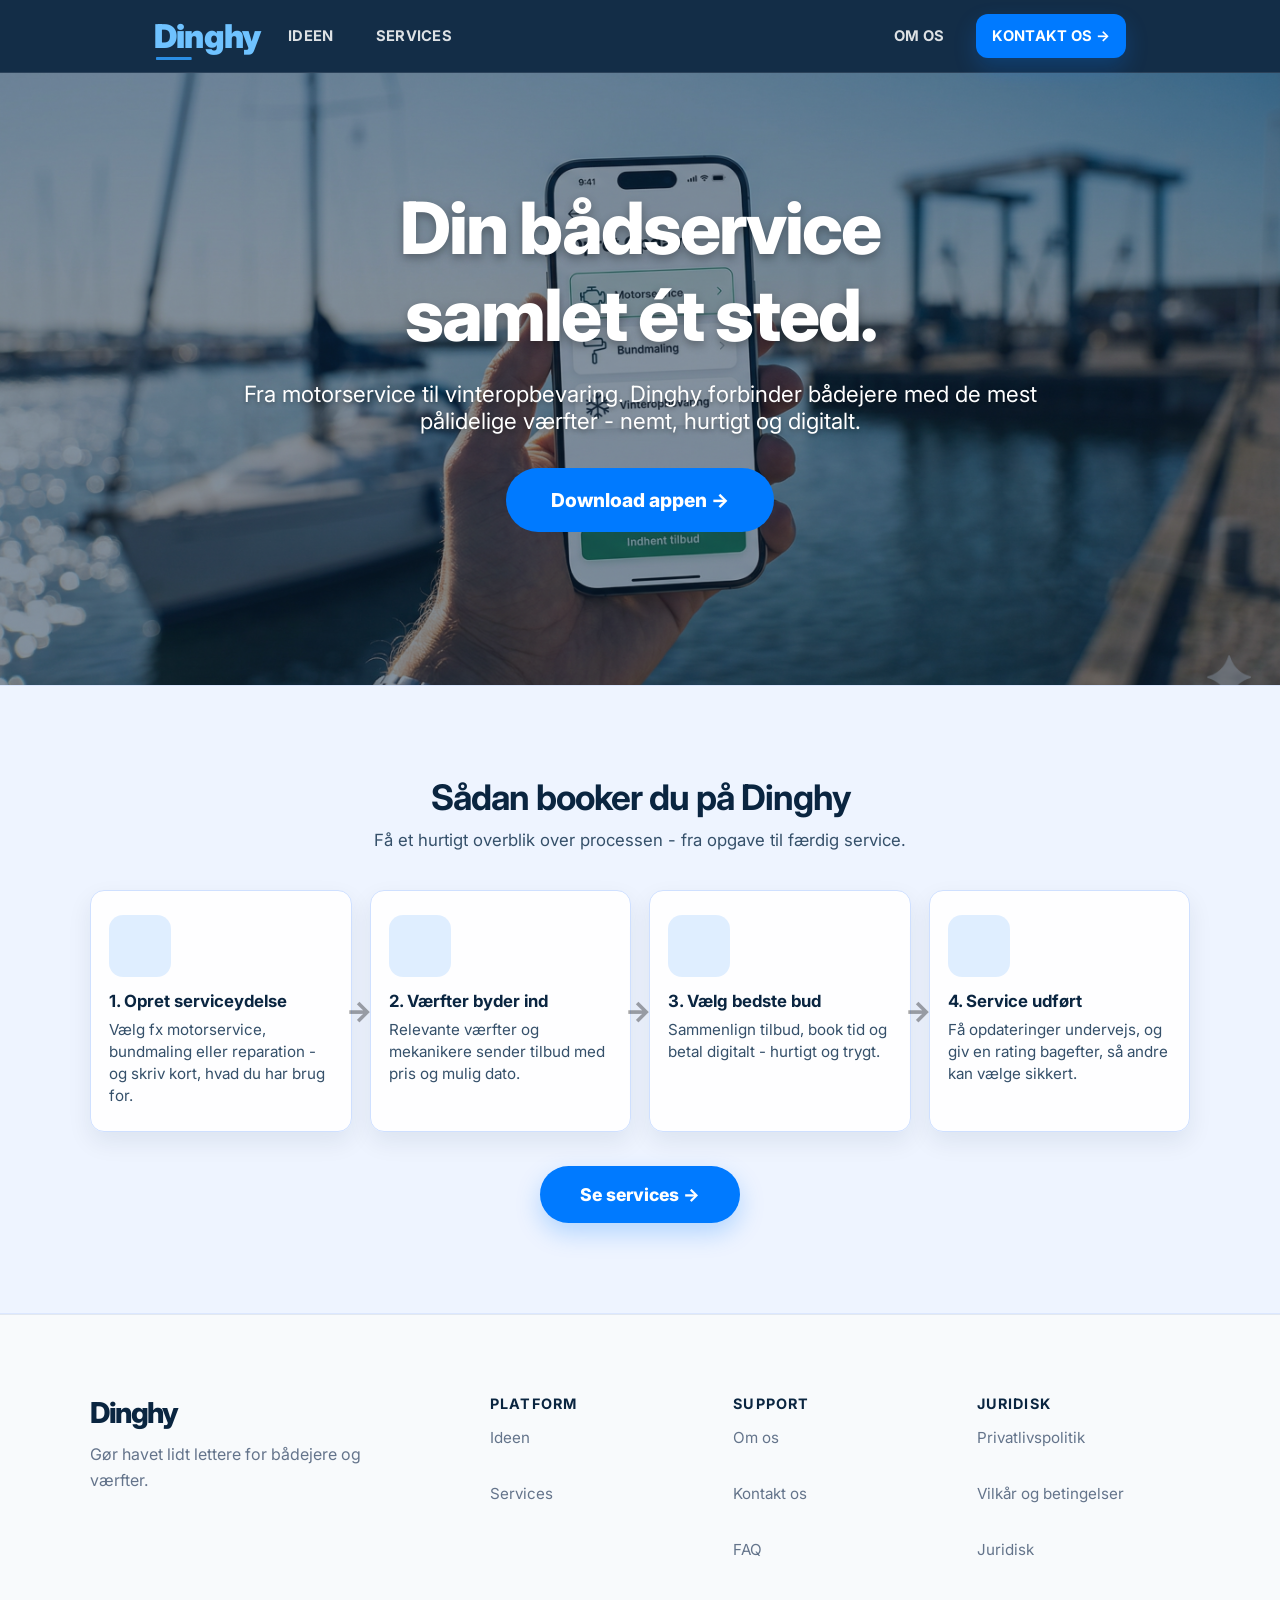
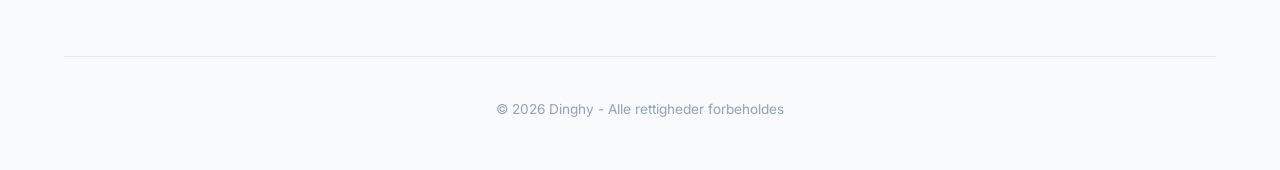
==== commit 16cd21ac: "update website" ====
--- a/index.html
+++ b/index.html
@@ -1,195 +1,181 @@
 <!DOCTYPE html>
 <html lang="da">
-<head>
-  <meta charset="UTF-8" />
-  <meta name="viewport" content="width=device-width, initial-scale=1.0" />
-  <link rel="icon" type="image/png" href="logo.png">
-  <title>Dinghy - Din maritime partner</title>
+  <head>
+    <meta charset="UTF-8" />
+    <meta name="viewport" content="width=device-width, initial-scale=1.0" />
+    <meta
+      name="description"
+      content="Dinghy samler bådservice ét sted og forbinder bådejere med pålidelige værfter og mekanikere."
+    />
+    <link rel="icon" type="image/png" href="logo.png" />
+    <title>Dinghy | Din maritime partner</title>
 
-  <link rel="stylesheet" href="global.css" />
-  <link rel="stylesheet" href="style.css" />
-  <link href="https://fonts.googleapis.com/css2?family=Inter:wght@400;700;800&display=swap" rel="stylesheet" />
-</head>
-<body>
+    <link rel="stylesheet" href="global.css" />
+    <link rel="stylesheet" href="style.css" />
+    <link
+      rel="stylesheet"
+      href="https://fonts.googleapis.com/css2?family=Inter:wght@400;700;800&display=swap"
+    />
+  </head>
+  <body>
+    <nav class="navbar">
+      <div class="nav-inner">
+        <a href="index.html" class="brand" aria-label="Dinghy">
+          <span>Dinghy</span>
+        </a>
 
-<!-- NAVBAR -->
-<nav class="navbar">
-  <div class="nav-inner">
-    <a href="index.html" class="brand">
-      <span>Dinghy</span>
-    </a>
+        <button
+          class="nav-toggle"
+          aria-label="Åbn menu"
+          aria-expanded="false"
+          aria-controls="navMenu"
+        >
+          <span></span>
+          <span></span>
+          <span></span>
+        </button>
 
-    <button class="nav-toggle" aria-label="Åbn menu" aria-expanded="false" aria-controls="navMenu">
-      <span></span><span></span><span></span>
-    </button>
+        <div class="nav-menu" id="navMenu">
+          <div class="nav-left">
+            <a href="ideen.html">Ideen</a>
+            <a href="services.html">Services</a>
+          </div>
 
-    <div class="nav-menu" id="navMenu">
-      <div class="nav-left">
-        <a href="ideen.html" class="active">Ideen</a>
-        <a href="services.html">Services</a>
+          <div class="nav-right">
+            <a href="om-os.html">Om os</a>
+            <a href="kontakt.html" class="nav-cta">Kontakt os →</a>
+          </div>
+        </div>
+      </div>
+    </nav>
+
+    <main class="hero">
+      <div class="hero-overlay"></div>
+
+      <div class="hero-content">
+        <h1>Din bådservice<br />samlet ét sted.</h1>
+        <p>
+          Fra motorservice til vinteropbevaring. Dinghy forbinder bådejere med
+          de mest pålidelige værfter - nemt, hurtigt og digitalt.
+        </p>
+
+        <div class="hero-btns">
+          <a href="#" class="btn-main" id="downloadTrigger">Download appen →</a>
+        </div>
+
+        <div class="app-badges" id="appBadges">
+          <a href="#">
+            <img
+              src="https://upload.wikimedia.org/wikipedia/commons/3/3c/Download_on_the_App_Store_Badge.svg"
+              alt="App Store"
+            />
+          </a>
+          <a href="#">
+            <img
+              src="https://upload.wikimedia.org/wikipedia/commons/7/78/Google_Play_Store_badge_EN.svg"
+              alt="Google Play"
+            />
+          </a>
+        </div>
+      </div>
+    </main>
+
+    <section class="how-it-works" id="howItWorks">
+      <div class="how-inner">
+        <h2>Sådan booker du på Dinghy</h2>
+        <p class="how-sub">
+          Få et hurtigt overblik over processen - fra opgave til færdig
+          service.
+        </p>
+
+        <div class="steps">
+          <article class="step-card">
+            <div class="step-icon" aria-hidden="true">
+              <i data-lucide="clipboard-list"></i>
+            </div>
+            <h3>1. Opret serviceydelse</h3>
+            <p>
+              Vælg fx motorservice, bundmaling eller reparation - og skriv kort,
+              hvad du har brug for.
+            </p>
+          </article>
+
+          <article class="step-card">
+            <div class="step-icon" aria-hidden="true">
+              <i data-lucide="hammer"></i>
+            </div>
+            <h3>2. Værfter byder ind</h3>
+            <p>
+              Relevante værfter og mekanikere sender tilbud med pris og mulig
+              dato.
+            </p>
+          </article>
+
+          <article class="step-card">
+            <div class="step-icon" aria-hidden="true">
+              <i data-lucide="mouse-pointer-click"></i>
+            </div>
+            <h3>3. Vælg bedste bud</h3>
+            <p>
+              Sammenlign tilbud, book tid og betal digitalt - hurtigt og trygt.
+            </p>
+          </article>
+
+          <article class="step-card">
+            <div class="step-icon" aria-hidden="true">
+              <i data-lucide="check-circle"></i>
+            </div>
+            <h3>4. Service udført</h3>
+            <p>
+              Få opdateringer undervejs, og giv en rating bagefter, så andre kan
+              vælge sikkert.
+            </p>
+          </article>
+        </div>
+
+        <div class="how-cta">
+          <a class="btn-secondary" href="services.html">Se services →</a>
+        </div>
+      </div>
+    </section>
+
+    <footer>
+      <div class="footer-content">
+        <div class="footer-brand">
+          <a href="index.html" class="logo">Dinghy</a>
+          <p>Gør havet lidt lettere for bådejere og værfter.</p>
+        </div>
+
+        <div class="footer-links">
+          <div class="footer-column">
+            <h4>Platform</h4>
+            <a href="ideen.html">Ideen</a>
+            <a href="services.html">Services</a>
+          </div>
+
+          <div class="footer-column">
+            <h4>Support</h4>
+            <a href="om-os.html">Om os</a>
+            <a href="kontakt.html">Kontakt os</a>
+            <a href="faq.html">FAQ</a>
+          </div>
+
+          <div class="footer-column">
+            <h4>Juridisk</h4>
+            <a href="privacy.html">Privatlivspolitik</a>
+            <a href="terms.html">Vilkår og betingelser</a>
+            <a href="juridisk.html">Juridisk</a>
+          </div>
+        </div>
       </div>
 
-      <div class="nav-right">
-        <a href="om-os.html">Om os</a>
-        <a href="kontakt.html" class="nav-cta">Kontakt os →</a>
+      <div class="footer-bottom">
+        <p>© 2026 Dinghy - Alle rettigheder forbeholdes</p>
       </div>
-    </div>
-  </div>
-</nav>
+    </footer>
 
-  <main class="hero">
-    <div class="hero-overlay"></div>
-    <div class="hero-content">
-      <h1>Din bådservice<br />samlet ét sted.</h1>
-      <p>Fra motorservice til vinteropbevaring. Dinghy forbinder bådejere med de mest pålidelige værfter – nemt, hurtigt og digitalt.</p>
-
-      <div class="hero-btns">
-        <a href="#" class="btn-main" id="downloadTrigger">Download appen →</a>
-      </div>
-
-      <div class="app-badges" id="appBadges">
-        <a href="#"><img src="https://upload.wikimedia.org/wikipedia/commons/3/3c/Download_on_the_App_Store_Badge.svg" alt="App Store"></a>
-        <a href="#"><img src="https://upload.wikimedia.org/wikipedia/commons/7/78/Google_Play_Store_badge_EN.svg" alt="Google Play"></a>
-      </div>
-    </div>
-  </main>
-
-  <section class="how-it-works" id="howItWorks">
-    <div class="how-inner">
-      <h2>Sådan booker du på Dinghy</h2>
-      <p class="how-sub">Få et hurtigt overblik over processen – fra opgave til færdig service.</p>
-
-      <div class="steps">
-        <article class="step-card">
-          <div class="step-icon" aria-hidden="true">
-            <i data-lucide="clipboard-list"></i>
-          </div>
-          <h3>1. Opret serviceydelse</h3>
-          <p>Vælg fx motorservice, bundmaling eller reparation – og skriv kort hvad du har brug for.</p>
-        </article>
-
-        <article class="step-card">
-          <div class="step-icon" aria-hidden="true">
-            <i data-lucide="hammer"></i>
-          </div>
-          <h3>2. Værfter byder ind</h3>
-          <p>Relevante værfter og mekanikere sender tilbud med pris og mulig dato.</p>
-        </article>
-
-        <article class="step-card">
-          <div class="step-icon" aria-hidden="true">
-            <i data-lucide="mouse-pointer-click"></i>
-          </div>
-          <h3>3. Vælg bedste bud</h3>
-          <p>Sammenlign tilbud, book tid og betal digitalt – hurtigt og trygt.</p>
-        </article>
-
-        <article class="step-card">
-          <div class="step-icon" aria-hidden="true">
-            <i data-lucide="check-circle"></i>
-          </div>
-          <h3>4. Service udført</h3>
-          <p>Få opdateringer undervejs – og giv en rating bagefter, så andre kan vælge sikkert.</p>
-        </article>
-      </div>
-
-      <div class="how-cta">
-        <a class="btn-secondary" href="services.html">Se services →</a>
-      </div>
-    </div>
-  </section>
-
-  <footer>
-    <div class="footer-content">
-      <div class="footer-brand">
-        <a href="index.html" class="logo">Dinghy</a>
-        <p>Gør havet lidt lettere for bådejere og værfter.</p>
-      </div>
-
-      <div class="footer-links">
-        <div class="footer-column">
-          <h4>Platform</h4>
-          <a href="ideen.html">Ideen</a>
-          <a href="services.html">Services</a>
-        </div>
-        <div class="footer-column">
-          <h4>Support</h4>
-          <a href="om-os.html">Om os</a>
-          <a href="kontakt.html">Kontakt os</a>
-          <a href="faq.html">FAQ</a>
-        </div>
-        <div class="footer-column">
-          <h4>Juridisk</h4>
-          <a href="privacy.html">Privatlivspolitik</a>
-          <a href="terms.html">Vilkår og betingelser</a>
-                    <a href="juridisk.html">Juridisk</a>
-
-        </div>
-      </div>
-    </div>
-
-    <div class="footer-bottom">
-      <p>© 2026 Dinghy - Alle rettigheder forbeholdes</p>
-    </div>
-  </footer>
-
-  <!-- Lucide icons -->
-  <script src="https://unpkg.com/lucide@latest"></script>
-
-  <script>
-    window.addEventListener("DOMContentLoaded", () => {
-      // Bygger ikonerne (<i data-lucide="..."> -> <svg ...>)
-      lucide.createIcons();
-
-      // Download knap -> viser badges
-      document.getElementById('downloadTrigger').addEventListener('click', function (e) {
-        e.preventDefault();
-        const badges = document.getElementById('appBadges');
-        badges.classList.add('visible');
-        badges.scrollIntoView({ behavior: 'smooth', block: 'center' });
-      });
-    });
-  </script>
-
-  <!-- AUTH BRIDGE (til Supabase email links) -->
-  <script>
-    (function () {
-      const path = (window.location.pathname || "").toLowerCase();
-
-      // Kør kun på /auth/callback og /auth/reset
-      if (!(path.startsWith("/auth/callback") || path.startsWith("/auth/reset"))) return;
-
-      const qs = window.location.search || "";
-      const hash = window.location.hash || "";
-
-      const deepLink =
-        path.startsWith("/auth/reset")
-          ? "harborhub://auth/reset" + qs + hash
-          : "harborhub://auth/callback" + qs + hash;
-
-      // Prøv auto-open først
-      window.location.replace(deepLink);
-
-      // Efter kort tid: vis klikbart link (browser blokerer ofte auto-open)
-      setTimeout(() => {
-        const wrap = document.createElement("div");
-        wrap.style.padding = "24px";
-        wrap.style.fontFamily = "Inter, system-ui, -apple-system, Segoe UI, Roboto, Arial, sans-serif";
-        wrap.innerHTML = `
-          <h2 style="margin:0 0 8px 0;">Åbn Dinghy</h2>
-          <p style="margin:0 0 16px 0;">Hvis appen ikke åbner automatisk, så tryk her:</p>
-          <p style="margin:0 0 12px 0;">
-            <a href="${deepLink}" style="font-size:18px; font-weight:700;">Åbn Dinghy</a>
-          </p>
-          <p style="opacity:0.7; margin:0;">Du kan lukke denne side bagefter.</p>
-        `;
-
-        document.body.innerHTML = "";
-        document.body.appendChild(wrap);
-      }, 600);
-    })();
-  </script>
-  <script src="mobile-nav.js"></script>
-
-</body>
+    <script src="https://unpkg.com/lucide@latest" defer></script>
+    <script src="mobile-nav.js" defer></script>
+    <script src="home.js" defer></script>
+  </body>
 </html>
--- a/global.css
+++ b/global.css
@@ -1,320 +1,365 @@
-/* global.css — NAVBAR + FOOTER (stabil, ingen hop/ryk) */
-
-:root{
-  --primary-blue:#0a2540;
-  --accent-blue:#007aff;
-  --white:#ffffff;
-  --text-light:#e6ebf1;
-}
-
-/* reset-ish */
-*{ box-sizing:border-box; }
-html{
+:root {
+  --primary-blue: #0a2540;
+  --accent-blue: #007aff;
+  --white: #ffffff;
+  --text-light: #e6ebf1;
+  --page-max-width: 1100px;
+  --content-max-width: 820px;
+  --page-padding-inline: 5%;
+  --transition-fast: 0.2s;
+}
+
+* {
+  box-sizing: border-box;
+}
+
+html {
   -webkit-text-size-adjust: 100%;
-}
-body{
-  margin:0;
-  font-family:'Inter',sans-serif;
-  color:var(--primary-blue);
-  background:#fcfcfc;
+  scroll-behavior: smooth;
+}
+
+body {
+  margin: 0;
+  font-family: "Inter", sans-serif;
+  color: var(--primary-blue);
+  background: #fcfcfc;
+}
+
+img {
+  display: block;
+  max-width: 100%;
 }
 
 a,
-button{
+button {
   touch-action: manipulation;
 }
 
-/* =========================
-   NAVBAR (mørk blå / stabil)
-   ========================= */
-.navbar{
+.wrap {
+  max-width: var(--content-max-width);
+  margin: 0 auto;
+  padding: 40px 20px 80px;
+}
+
+.wrap h1 {
+  margin: 0 0 6px;
+}
+
+.wrap h2 {
+  margin-top: 24px;
+}
+
+.page-lead {
+  margin: 0 0 24px;
+  color: #35506a;
+}
+
+.wrap a {
+  color: var(--accent-blue);
+  text-decoration: none;
+}
+
+.wrap a:hover {
+  text-decoration: underline;
+}
+
+.wrap ul,
+.wrap ol {
+  padding-left: 20px;
+}
+
+.navbar {
   position: sticky;
   top: 0;
   z-index: 1000;
-  background: rgba(10,37,64,0.96);
-  border-bottom: 1px solid rgba(255,255,255,0.10);
+  background: rgba(10, 37, 64, 0.96);
+  border-bottom: 1px solid rgba(255, 255, 255, 0.1);
   backdrop-filter: blur(10px);
 }
 
-.nav-inner{
-  max-width: 1100px;
-  margin: 0 auto;
-  padding: 14px 5%;
+.nav-inner {
   display: flex;
   align-items: center;
   justify-content: space-between;
   gap: 18px;
-}
-
-/* Brand (logo + tekst) */
-.brand{
+  max-width: var(--page-max-width);
+  margin: 0 auto;
+  padding: 14px var(--page-padding-inline);
+}
+
+.brand {
+  display: flex;
+  align-items: center;
+  gap: 0;
+  padding: 4px 0;
+  color: #6fc2ff;
   font-size: 2.05rem;
   font-weight: 900;
-  color: #6fc2ff;
-  text-decoration: none;
+  line-height: 1;
   letter-spacing: -0.8px;
-  line-height: 1;
+  text-decoration: none;
   white-space: nowrap;
-
-  display: flex;
-  align-items: center;
-  gap: 0;
-  padding: 4px 0;
-  transition: color .2s, transform .2s;
-}
-
-.brand-logo{
+  transition: color var(--transition-fast), transform var(--transition-fast);
+}
+
+.brand-logo {
   display: none;
 }
 
-.brand span{
+.brand span {
+  position: relative;
   display: inline;
-  position: relative;
   color: inherit;
 }
 
-.brand span::after{
+.brand span::after {
   content: "";
   position: absolute;
-  left: 2px;
   right: 2px;
   bottom: -8px;
+  left: 2px;
   height: 3px;
+  background: #2f9fff;
   border-radius: 999px;
-  background: #2f9fff;
   opacity: 0.85;
   transform: scaleX(0.35);
   transform-origin: left center;
-  transition: transform .2s;
-}
-
-.brand:hover{
+  transition: transform var(--transition-fast);
+}
+
+.brand:hover {
+  color: #94d7ff;
   transform: translateY(-1px);
-  color: #94d7ff;
-}
-
-.brand:hover span::after{
+}
+
+.brand:hover span::after {
   transform: scaleX(0.7);
 }
 
-/* Burger (hidden desktop) */
-.nav-toggle{
+.nav-toggle {
   display: none;
+  align-items: center;
+  justify-content: center;
   width: 46px;
   height: 46px;
-  border: 1px solid rgba(255,255,255,0.18);
-  background: rgba(255,255,255,0.06);
+  padding: 0;
+  border: 1px solid rgba(255, 255, 255, 0.18);
   border-radius: 14px;
+  background: rgba(255, 255, 255, 0.06);
   cursor: pointer;
-  align-items: center;
-  justify-content: center;
-  padding: 0;
-}
-
-.nav-toggle span{
+}
+
+.nav-toggle span {
   display: block;
   width: 18px;
   height: 2px;
-  background: #fff;
   margin: 4px auto;
+  background: #ffffff;
   border-radius: 2px;
-  transition: transform .2s, opacity .2s;
-}
-
-.nav-toggle.open span:nth-child(1){ transform: translateY(6px) rotate(45deg); }
-.nav-toggle.open span:nth-child(2){ opacity: 0; }
-.nav-toggle.open span:nth-child(3){ transform: translateY(-6px) rotate(-45deg); }
-
-/* Menu (desktop) */
-.nav-menu{
+  transition: transform var(--transition-fast), opacity var(--transition-fast);
+}
+
+.nav-toggle.open span:nth-child(1) {
+  transform: translateY(6px) rotate(45deg);
+}
+
+.nav-toggle.open span:nth-child(2) {
+  opacity: 0;
+}
+
+.nav-toggle.open span:nth-child(3) {
+  transform: translateY(-6px) rotate(-45deg);
+}
+
+.nav-menu {
   display: flex;
+  flex: 1;
   align-items: center;
   justify-content: space-between;
   gap: 22px;
-  flex: 1;
 }
 
 .nav-left,
-.nav-right{
+.nav-right {
   display: flex;
   align-items: center;
   gap: 22px;
 }
 
-/* Links */
-.nav-menu a{
+.nav-menu a {
   display: inline-flex;
   align-items: center;
-  text-decoration: none;
-  color: rgba(255,255,255,0.86);
+  min-height: 44px;
+  padding: 10px 10px;
+  color: rgba(255, 255, 255, 0.86);
+  border-radius: 12px;
+  font-size: 0.92rem;
   font-weight: 700;
-  font-size: 0.92rem;
   letter-spacing: 0.02em;
+  text-decoration: none;
   text-transform: uppercase;
-  padding: 10px 10px;
-  min-height: 44px;
-  border-radius: 12px;
-  transition: background .2s, color .2s, transform .2s;
-}
-
-.nav-menu a:hover{
-  background: rgba(255,255,255,0.10);
-  color: #fff;
-}
-
-
-/* CTA */
-.nav-cta{
+  transition:
+    background var(--transition-fast),
+    color var(--transition-fast),
+    transform var(--transition-fast),
+    box-shadow var(--transition-fast);
+}
+
+.nav-menu a:hover {
+  background: rgba(255, 255, 255, 0.1);
+  color: #ffffff;
+}
+
+.nav-menu a[aria-current="page"]:not(.nav-cta) {
+  color: #ffffff;
+  background: rgba(255, 255, 255, 0.12);
+  box-shadow: inset 0 0 0 1px rgba(255, 255, 255, 0.14);
+}
+
+.nav-cta {
+  padding: 12px 16px !important;
+  color: #ffffff !important;
   background: var(--accent-blue);
-  color: #fff !important;
-  padding: 12px 16px !important;
   border-radius: 999px;
-  box-shadow: 0 10px 22px rgba(0,122,255,0.22);
-}
-
-.nav-cta:hover{
+  box-shadow: 0 10px 22px rgba(0, 122, 255, 0.22);
+}
+
+.nav-cta:hover,
+.nav-cta[aria-current="page"] {
   background: #0062cc !important;
   transform: translateY(-1px);
 }
 
-/* =========================
-   MOBILE (ingen absolute!)
-   ========================= */
-@media (max-width: 860px){
-  .nav-inner{
+footer {
+  padding: 80px var(--page-padding-inline) 40px;
+  background-color: #f8fafc;
+  border-top: 1px solid #e2e8f0;
+}
+
+.footer-content {
+  display: grid;
+  grid-template-columns: 1fr 2fr;
+  gap: 50px;
+  max-width: var(--page-max-width);
+  margin: 0 auto;
+}
+
+.footer-brand .logo {
+  color: var(--primary-blue);
+  font-size: 1.8rem;
+  font-weight: 800;
+  letter-spacing: -1.5px;
+  text-decoration: none;
+}
+
+.footer-brand p {
+  max-width: 320px;
+  margin-top: 12px;
+  color: #64748b;
+  line-height: 1.6;
+}
+
+.footer-links {
+  display: grid;
+  grid-template-columns: repeat(3, 1fr);
+  gap: 30px;
+}
+
+.footer-column h4 {
+  margin: 0 0 16px;
+  color: var(--primary-blue);
+  font-size: 0.9rem;
+  letter-spacing: 0.08em;
+  text-transform: uppercase;
+}
+
+.footer-column a {
+  display: block;
+  min-height: 44px;
+  margin-bottom: 12px;
+  color: #64748b;
+  font-size: 0.95rem;
+  text-decoration: none;
+  transition: color var(--transition-fast);
+}
+
+.footer-column a:hover {
+  color: var(--accent-blue);
+}
+
+.footer-bottom {
+  margin-top: 60px;
+  padding-top: 30px;
+  color: #94a3b8;
+  font-size: 0.85rem;
+  text-align: center;
+  border-top: 1px solid #e2e8f0;
+}
+
+@media (max-width: 980px) {
+  .footer-content {
+    grid-template-columns: 1fr;
+    gap: 30px;
+  }
+
+  .footer-brand p {
+    max-width: 100%;
+  }
+}
+
+@media (max-width: 860px) {
+  .nav-inner {
     flex-wrap: wrap;
   }
 
-  .brand{
+  .brand {
+    gap: 0;
     font-size: 1.7rem;
     letter-spacing: -0.55px;
-    gap: 0;
-  }
-
-  .nav-toggle{
+  }
+
+  .nav-toggle {
     display: inline-flex;
   }
 
-  /* menu skjult som standard */
-  .nav-menu{
+  .nav-menu {
     display: none;
-    width: 100%;
     flex-direction: column;
     align-items: stretch;
     gap: 12px;
+    width: 100%;
+    margin-top: 10px;
     padding-top: 12px;
-    border-top: 1px solid rgba(255,255,255,0.12);
-    margin-top: 10px;
-  }
-
-  /* når JS toggler .open */
-  .nav-menu.open{
+    border-top: 1px solid rgba(255, 255, 255, 0.12);
+  }
+
+  .nav-menu.open {
     display: flex;
   }
 
   .nav-left,
-  .nav-right{
+  .nav-right {
     flex-direction: column;
     align-items: stretch;
     gap: 6px;
   }
 
-  .nav-menu a{
-    text-align: left;
+  .nav-menu a {
     display: flex;
     align-items: center;
     min-height: 44px;
-    padding: 12px 12px;
+    padding: 12px;
+    text-align: left;
     border-radius: 14px;
   }
 
-  .nav-cta{
+  .nav-cta {
     text-align: center;
   }
 }
 
-/* =========================
-   FOOTER (samme på alle sider)
-   ========================= */
-footer{
-  background-color:#f8fafc;
-  padding:80px 5% 40px;
-  border-top:1px solid #e2e8f0;
-}
-
-.footer-content{
-  max-width:1100px;
-  margin:0 auto;
-  display:grid;
-  grid-template-columns:1fr 2fr;
-  gap:50px;
-}
-
-.footer-brand .logo{
-  font-size:1.8rem;
-  font-weight:800;
-  color:var(--primary-blue);
-  text-decoration:none;
-  letter-spacing:-1.5px;
-}
-
-.footer-brand p{
-  margin-top:12px;
-  color:#64748b;
-  line-height:1.6;
-  max-width:320px;
-}
-
-.footer-links{
-  display:grid;
-  grid-template-columns:repeat(3,1fr);
-  gap:30px;
-}
-
-.footer-column h4{
-  margin:0 0 16px;
-  font-size:0.9rem;
-  text-transform:uppercase;
-  letter-spacing:0.08em;
-  color:var(--primary-blue);
-}
-
-.footer-column a{
-  display:block;
-  min-height: 44px;
-  text-decoration:none;
-  color:#64748b;
-  margin-bottom:12px;
-  font-size:0.95rem;
-  transition:color 0.2s;
-}
-
-.footer-column a:hover{
-  color:var(--accent-blue);
-}
-
-.footer-bottom{
-  text-align:center;
-  margin-top:60px;
-  padding-top:30px;
-  border-top:1px solid #e2e8f0;
-  color:#94a3b8;
-  font-size:0.85rem;
-}
-
-/* responsiv footer */
-@media (max-width:980px){
-  .footer-content{
-    grid-template-columns:1fr;
-    gap:30px;
-  }
-  .footer-brand p{
-    max-width:100%;
-  }
-}
-
-@media (max-width:560px){
-  .footer-links{
-    grid-template-columns:1fr;
-  }
-}
+@media (max-width: 560px) {
+  .footer-links {
+    grid-template-columns: 1fr;
+  }
+}
--- a/style.css
+++ b/style.css
@@ -1,43 +1,24 @@
-:root {
-  --primary-blue: #0a2540;
-  --accent-blue: #007aff;
-  --white: #ffffff;
-  --text-light: #e6ebf1;
-}
-
-body {
-  margin: 0;
-  font-family: 'Inter', sans-serif;
-  color: var(--primary-blue);
-  background-color: #fcfcfc;
-}
-
-/* Full Background Hero */
 .hero {
   position: relative;
-  height: 68vh;              /* lavere så steps kan ses */
-  min-height: 520px;
-  width: 100%;
   display: flex;
   align-items: center;
   justify-content: center;
-  background-image: url('Forside.png');
-  background-size: cover;
+  width: 100%;
+  height: 68vh;
+  min-height: 520px;
+  color: var(--white);
+  text-align: center;
+  background-image: url("Forside.png");
   background-position: center;
   background-repeat: no-repeat;
-  color: var(--white);
-  text-align: center;
-}
-
-/* Mørkt lag over billedet for læsbarhed */
+  background-size: cover;
+}
+
 .hero-overlay {
   position: absolute;
-  top: 0;
-  left: 0;
-  width: 100%;
-  height: 100%;
+  inset: 0;
+  z-index: 1;
   background: rgba(10, 37, 64, 0.5);
-  z-index: 1;
 }
 
 .hero-content {
@@ -48,54 +29,52 @@
 }
 
 .hero h1 {
+  margin-bottom: 20px;
   font-size: 4.5rem;
   font-weight: 800;
   letter-spacing: -2px;
-  margin-bottom: 20px;
-  text-shadow: 0 4px 10px rgba(0,0,0,0.3);
+  text-shadow: 0 4px 10px rgba(0, 0, 0, 0.3);
 }
 
 .hero p {
+  margin-bottom: 34px;
   font-size: 1.4rem;
-  margin-bottom: 34px;
-  text-shadow: 0 2px 4px rgba(0,0,0,0.3);
-}
-
-/* Buttons */
+  text-shadow: 0 2px 4px rgba(0, 0, 0, 0.3);
+}
+
 .hero-btns {
   display: flex;
+  flex-wrap: wrap;
+  justify-content: center;
   gap: 14px;
-  justify-content: center;
-  flex-wrap: wrap;
 }
 
 .btn-main {
+  display: inline-block;
+  padding: 20px 45px;
+  color: #ffffff;
+  font-size: 1.2rem;
+  font-weight: 800;
+  text-decoration: none;
   background: var(--accent-blue);
-  color: white;
-  padding: 20px 45px;
   border-radius: 50px;
-  text-decoration: none;
-  font-weight: 800;
-  font-size: 1.2rem;
   transition: transform 0.2s, background 0.2s;
-  display: inline-block;
 }
 
 .btn-main:hover {
+  background: #0062cc;
   transform: scale(1.05);
-  background: #0062cc;
-}
-
-/* Secondary button (bruges i hero) */
+}
+
 .btn-secondary {
   display: inline-block;
   padding: 16px 28px;
+  color: #ffffff;
+  font-weight: 800;
+  text-decoration: none;
+  background: rgba(255, 255, 255, 0.08);
+  border: 2px solid rgba(255, 255, 255, 0.35);
   border-radius: 999px;
-  border: 2px solid rgba(255,255,255,0.35);
-  text-decoration: none;
-  font-weight: 800;
-  color: #fff;
-  background: rgba(255, 255, 255, 0.08);
   transition: transform 0.2s;
 }
 
@@ -103,26 +82,21 @@
   transform: scale(1.03);
 }
 
-.hero-secondary {
-  border-color: rgba(255,255,255,0.35);
-}
-
-/* App Badges - Skjult som standard */
 .app-badges {
+  display: flex;
+  justify-content: center;
+  gap: 20px;
   margin-top: 40px;
-  display: flex;
-  gap: 20px;
-  justify-content: center;
   opacity: 0;
+  pointer-events: none;
   transform: translateY(20px);
   transition: all 0.5s ease;
-  pointer-events: none;
 }
 
 .app-badges.visible {
   opacity: 1;
+  pointer-events: auto;
   transform: translateY(0);
-  pointer-events: auto;
 }
 
 .app-badges img {
@@ -134,7 +108,6 @@
   transform: scale(1.1);
 }
 
-/* HOW IT WORKS */
 .how-it-works {
   padding: 90px 5%;
   background: #eef4ff;
@@ -149,15 +122,15 @@
 }
 
 .how-it-works h2 {
+  margin: 0 0 12px;
+  color: var(--primary-blue);
   font-size: 2.2rem;
-  margin: 0 0 12px;
   letter-spacing: -1px;
-  color: var(--primary-blue);
 }
 
 .how-sub {
+  max-width: 760px;
   margin: 0 auto 40px;
-  max-width: 760px;
   color: #35506a;
   font-size: 1.05rem;
 }
@@ -165,82 +138,77 @@
 .steps {
   display: grid;
   grid-template-columns: repeat(4, 1fr);
+  align-items: stretch;
   gap: 18px;
-  align-items: stretch;
 }
 
 .step-card {
   position: relative;
+  padding: 24px 18px;
+  text-align: left;
   background: rgba(255, 255, 255, 0.92);
   border: 1px solid #cfe0ff;
   border-radius: 14px;
-  padding: 24px 18px;
-  text-align: left;
   box-shadow: 0 10px 25px rgba(10, 37, 64, 0.08);
 }
 
 .step-icon {
+  display: grid;
+  place-items: center;
   width: 62px;
   height: 62px;
   margin-bottom: 14px;
+  color: var(--accent-blue);
+  background: rgba(0, 122, 255, 0.12);
   border-radius: 14px;
-  display: grid;
-  place-items: center;
-  background: rgba(0, 122, 255, 0.12); /* mere blå */
-  color: var(--accent-blue);           /* ikon farve */
-}
-
-/* FIX: gør lucide svg pæne og ens + blå */
+}
+
 .step-icon svg {
+  display: block;
   width: 34px;
   height: 34px;
-  display: block;
+  stroke: var(--accent-blue);
   stroke-width: 2.2;
-  stroke: var(--accent-blue);
 }
 
 .step-card h3 {
   margin: 0 0 8px;
+  color: var(--primary-blue);
   font-size: 1.05rem;
-  color: var(--primary-blue);
 }
 
 .step-card p {
   margin: 0;
   color: #35506a;
+  font-size: 0.95rem;
   line-height: 1.45;
-  font-size: 0.95rem;
-}
-
-/* Pile mellem bokse (desktop) */
+}
+
 .step-card::after {
   content: "→";
   position: absolute;
+  top: 50%;
   right: -21px;
-  top: 50%;
+  color: rgba(5, 5, 5, 0.35);
+  font-size: 28px;
+  font-weight: 800;
   transform: translateY(-50%);
-  font-size: 28px;
-  font-weight: 800;
-  color: rgba(5, 5, 5, 0.35);
 }
 
 .step-card:last-child::after {
   content: "";
 }
 
-/* CTA under flow */
 .how-cta {
   margin-top: 34px;
 }
 
-/* Gør "Se services" blå som "Download appen" */
 .how-cta .btn-secondary {
-  background: var(--accent-blue);
-  color: #fff;
-  border: none;
   padding: 18px 40px;
   font-size: 1.1rem;
-  box-shadow: 0 10px 25px rgba(0,122,255,0.25);
+  background: var(--accent-blue);
+  border: none;
+  box-shadow: 0 10px 25px rgba(0, 122, 255, 0.25);
 }
 
 .how-cta .btn-secondary:hover {
@@ -248,11 +216,11 @@
   transform: scale(1.05);
 }
 
-/* Responsive */
 @media (max-width: 980px) {
   .steps {
     grid-template-columns: repeat(2, 1fr);
   }
+
   .step-card::after {
     content: "";
   }
@@ -263,26 +231,32 @@
     height: 78vh;
     min-height: 520px;
   }
+
+  .hero h1 {
+    font-size: 3rem;
+  }
+
+  .hero p {
+    font-size: 1.1rem;
+  }
+
   .steps {
     grid-template-columns: 1fr;
   }
-  .hero h1 {
-    font-size: 3rem;
-  }
-  .hero p {
-    font-size: 1.1rem;
-  }
+
   .btn-main,
   .btn-secondary {
     min-height: 44px;
     padding: 14px 28px;
   }
+
   .app-badges {
+    flex-wrap: wrap;
     gap: 12px;
-    flex-wrap: wrap;
-  }
+  }
+
   .app-badges img {
+    max-width: 100%;
     height: 44px;
-    max-width: 100%;
-  }
-}
+  }
+}
